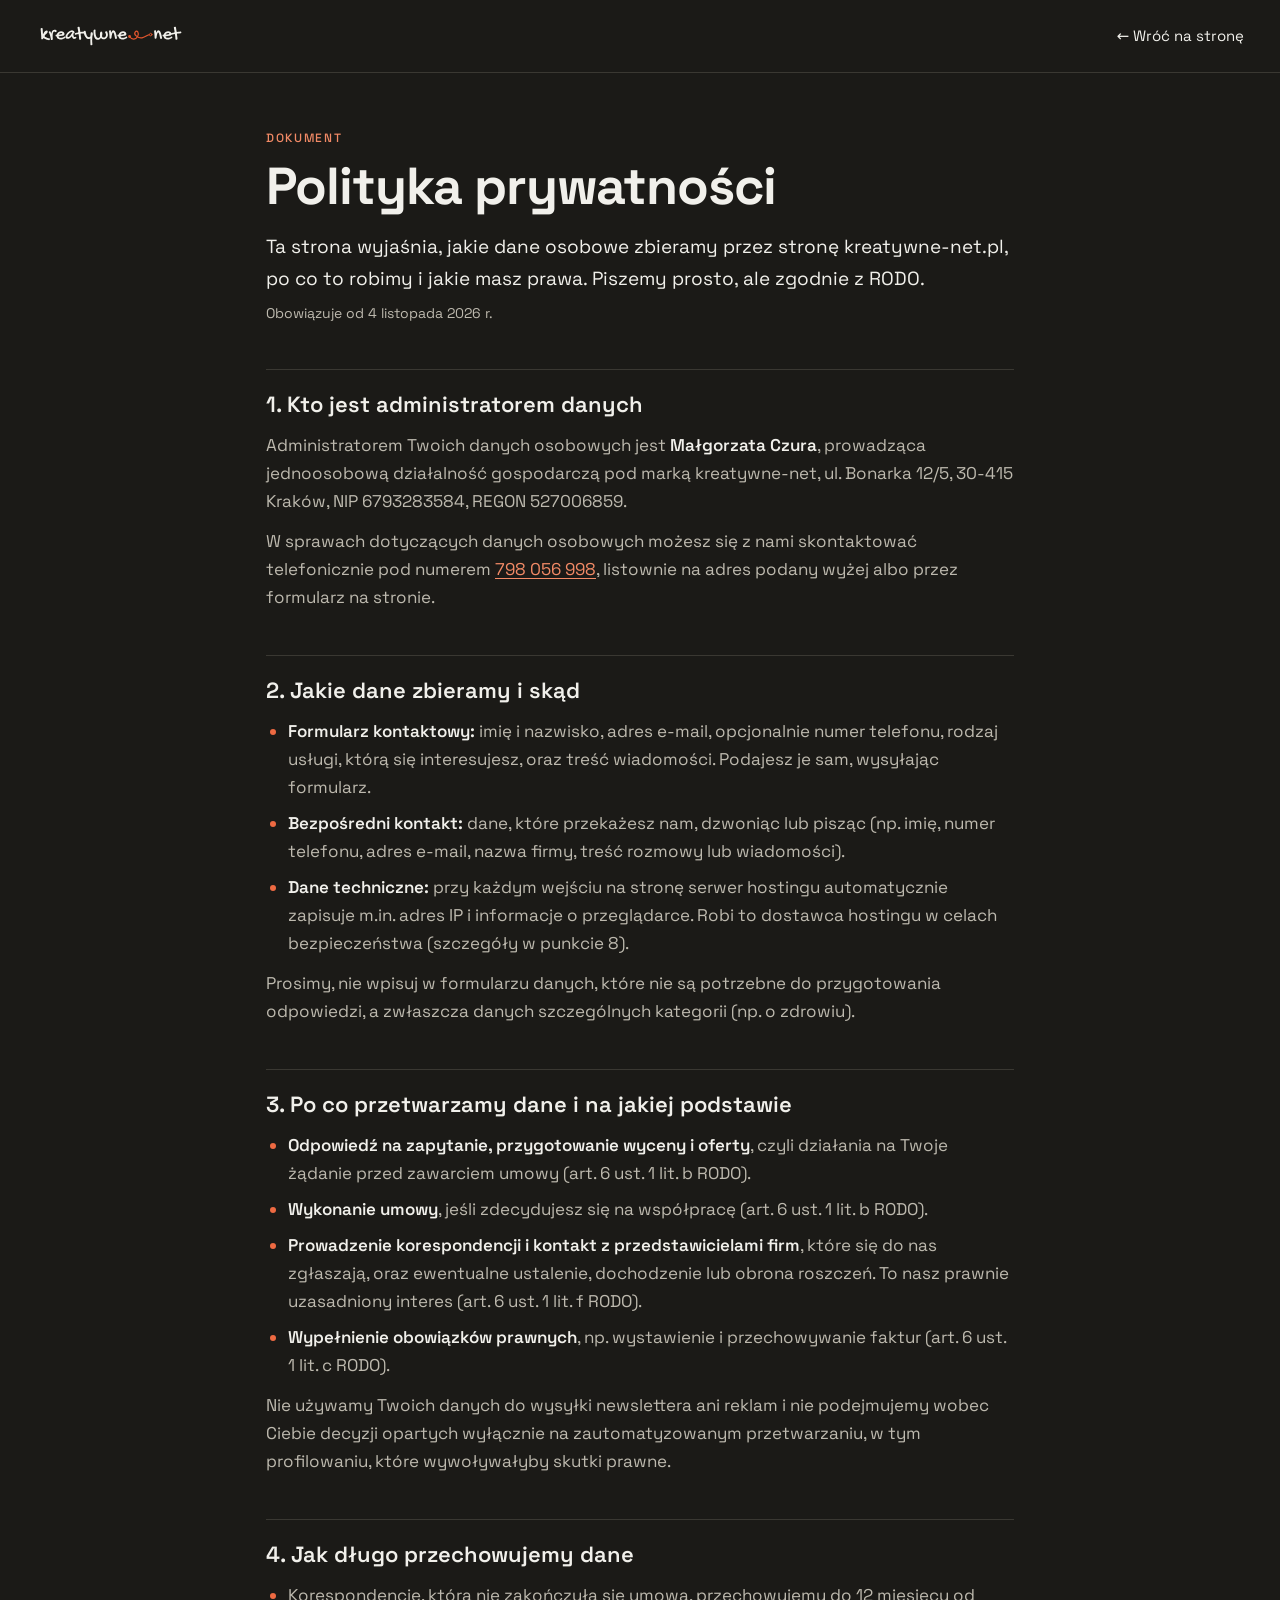
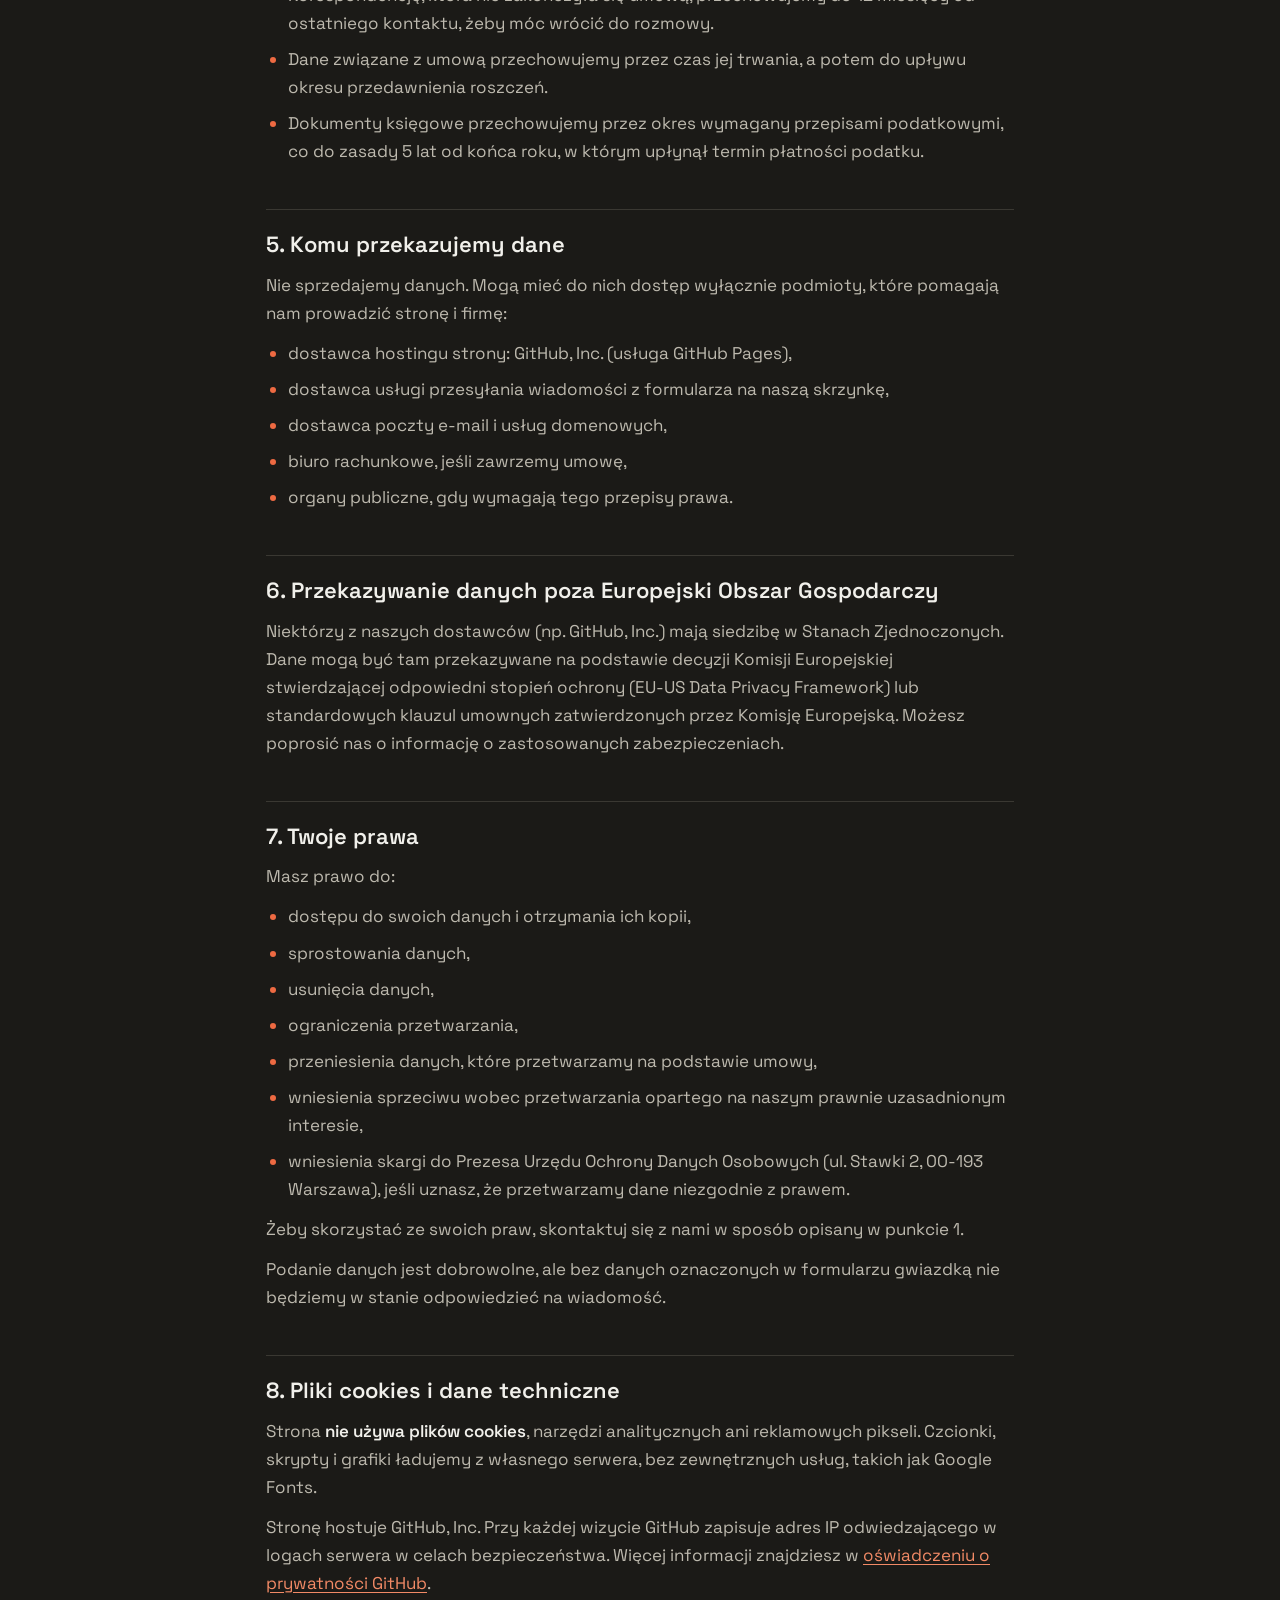
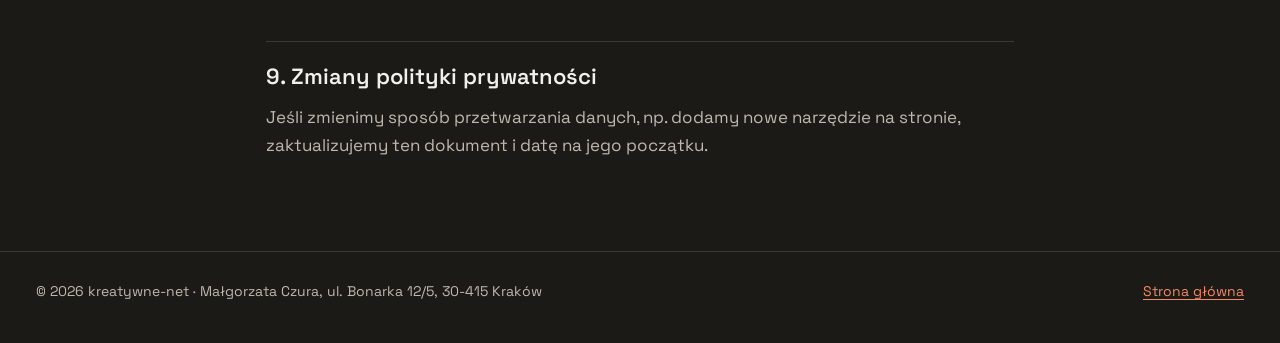
==== polityka-prywatnosci.html @ 58e2c30d "v 1.3" ====
<!doctype html>
<html lang="pl">
<head>
<meta charset="utf-8">
<meta name="viewport" content="width=device-width,initial-scale=1,viewport-fit=cover">
<title>Polityka prywatności | kreatywne-net</title>
<meta name="description" content="Polityka prywatności strony kreatywne-net.pl: kto jest administratorem danych, jakie dane zbieramy, po co i jakie masz prawa.">
<link rel="canonical" href="https://kreatywne-net.pl/polityka-prywatnosci.html">
<style>
@font-face{font-family:'Space Grotesk';font-style:normal;font-display:swap;font-weight:300 700;src:url([data-uri]) format('woff2');unicode-range:U+0100-02BA,U+02BD-02C5,U+02C7-02CC,U+02CE-02D7,U+02DD-02FF,U+0304,U+0308,U+0329,U+1D00-1DBF,U+1E00-1E9F,U+1EF2-1EFF,U+2020,U+20A0-20AB,U+20AD-20C0,U+2113,U+2C60-2C7F,U+A720-A7FF}
@font-face{font-family:'Space Grotesk';font-style:normal;font-display:swap;font-weight:300 700;src:url([data-uri]) format('woff2');unicode-range:U+0000-00FF,U+0131,U+0152-0153,U+02BB-02BC,U+02C6,U+02DA,U+02DC,U+0304,U+0308,U+0329,U+2000-206F,U+20AC,U+2122,U+2191,U+2193,U+2212,U+2215,U+FEFF,U+FFFD}
:root{--tlo:#1B1A17;--tlo-2:#26241F;--tekst:#F1F0EB;--tekst-2:#BDB9AE;--linia:#3A3832;--energia:#EE6A42;--energia-t:#F28A66;--blekit:#8EA2FF;color-scheme:dark}
*{box-sizing:border-box}html{background:var(--tlo)}
body{margin:0;background:var(--tlo);color:var(--tekst);font-family:"Space Grotesk",system-ui,-apple-system,"Segoe UI",sans-serif;font-size:17px;line-height:1.65;-webkit-font-smoothing:antialiased}
a{color:var(--energia-t);text-underline-offset:3px}a:hover{color:var(--tekst)}
:focus-visible{outline:2px solid var(--blekit);outline-offset:2px;border-radius:4px}
.wrap{max-width:780px;margin:0 auto;padding:0 max(16px,env(safe-area-inset-left,0px)) 0 max(16px,env(safe-area-inset-right,0px))}
.top{border-bottom:1px solid var(--linia)}.top .wrap{display:flex;align-items:center;justify-content:space-between;gap:16px;height:72px;max-width:1240px}
.top img{display:block;height:auto;max-width:150px}.back{color:var(--tekst);text-decoration:none;font-size:15px}.back:hover{color:var(--energia-t)}
.doc{padding-top:56px;padding-bottom:80px}
.etykieta{font-size:12px;letter-spacing:.14em;text-transform:uppercase;color:var(--energia-t);margin:0 0 10px;font-weight:500}
h1{font-size:clamp(34px,6vw,52px);line-height:1.05;letter-spacing:-.02em;margin:0 0 18px;font-weight:700}
.lead{font-size:19px;color:var(--tekst);margin:0 0 8px}.meta{color:var(--tekst-2);font-size:14px;margin:0 0 40px}
h2{font-size:22px;line-height:1.3;margin:44px 0 12px;font-weight:600;padding-top:20px;border-top:1px solid var(--linia)}
p{margin:0 0 12px;color:var(--tekst-2)}p strong,li strong{color:var(--tekst);font-weight:600}
ul{margin:0 0 12px;padding-left:22px;color:var(--tekst-2)}li{margin:0 0 8px}li::marker{color:var(--energia)}
.foot{border-top:1px solid var(--linia);padding:28px 0 40px;font-size:14px}.foot .wrap{display:flex;justify-content:space-between;gap:16px;flex-wrap:wrap;max-width:1240px}.foot p{margin:0}
</style>
</head>
<body>
<header class="top"><div class="wrap"><a href="./" aria-label="kreatywne-net, strona główna"><img src="img/brand/logo-ciemne-pomaranczowy-kabel.svg" alt="kreatywne-net" width="186" height="34"></a><a class="back" href="./">← Wróć na stronę</a></div></header>
<main class="wrap doc">
<p class="etykieta">Dokument</p>
<h1>Polityka prywatności</h1>
<p class="lead">Ta strona wyjaśnia, jakie dane osobowe zbieramy przez stronę kreatywne-net.pl, po co to robimy i jakie masz prawa. Piszemy prosto, ale zgodnie z RODO.</p>
<p class="meta">Obowiązuje od 4 listopada 2026 r.</p>

<h2>1. Kto jest administratorem danych</h2>
<p>Administratorem Twoich danych osobowych jest <strong>Małgorzata Czura</strong>, prowadząca jednoosobową działalność gospodarczą pod marką kreatywne-net, ul. Bonarka 12/5, <span style="white-space:nowrap">30-415</span> Kraków, NIP 6793283584, REGON 527006859.</p>
<p>W sprawach dotyczących danych osobowych możesz się z nami skontaktować telefonicznie pod numerem <a href="tel:+48798056998">798 056 998</a>, listownie na adres podany wyżej albo przez formularz na stronie.</p>

<h2>2. Jakie dane zbieramy i skąd</h2>
<ul>
<li><strong>Formularz kontaktowy:</strong> imię i nazwisko, adres e-mail, opcjonalnie numer telefonu, rodzaj usługi, którą się interesujesz, oraz treść wiadomości. Podajesz je sam, wysyłając formularz.</li>
<li><strong>Bezpośredni kontakt:</strong> dane, które przekażesz nam, dzwoniąc lub pisząc (np. imię, numer telefonu, adres e-mail, nazwa firmy, treść rozmowy lub wiadomości).</li>
<li><strong>Dane techniczne:</strong> przy każdym wejściu na stronę serwer hostingu automatycznie zapisuje m.in. adres IP i informacje o przeglądarce. Robi to dostawca hostingu w celach bezpieczeństwa (szczegóły w punkcie 8).</li>
</ul>
<p>Prosimy, nie wpisuj w formularzu danych, które nie są potrzebne do przygotowania odpowiedzi, a zwłaszcza danych szczególnych kategorii (np. o zdrowiu).</p>

<h2>3. Po co przetwarzamy dane i na jakiej podstawie</h2>
<ul>
<li><strong>Odpowiedź na zapytanie, przygotowanie wyceny i oferty</strong>, czyli działania na Twoje żądanie przed zawarciem umowy (art. 6 ust. 1 lit. b RODO).</li>
<li><strong>Wykonanie umowy</strong>, jeśli zdecydujesz się na współpracę (art. 6 ust. 1 lit. b RODO).</li>
<li><strong>Prowadzenie korespondencji i kontakt z przedstawicielami firm</strong>, które się do nas zgłaszają, oraz ewentualne ustalenie, dochodzenie lub obrona roszczeń. To nasz prawnie uzasadniony interes (art. 6 ust. 1 lit. f RODO).</li>
<li><strong>Wypełnienie obowiązków prawnych</strong>, np. wystawienie i przechowywanie faktur (art. 6 ust. 1 lit. c RODO).</li>
</ul>
<p>Nie używamy Twoich danych do wysyłki newslettera ani reklam i nie podejmujemy wobec Ciebie decyzji opartych wyłącznie na zautomatyzowanym przetwarzaniu, w tym profilowaniu, które wywoływałyby skutki prawne.</p>

<h2>4. Jak długo przechowujemy dane</h2>
<ul>
<li>Korespondencję, która nie zakończyła się umową, przechowujemy do 12 miesięcy od ostatniego kontaktu, żeby móc wrócić do rozmowy.</li>
<li>Dane związane z umową przechowujemy przez czas jej trwania, a potem do upływu okresu przedawnienia roszczeń.</li>
<li>Dokumenty księgowe przechowujemy przez okres wymagany przepisami podatkowymi, co do zasady 5 lat od końca roku, w którym upłynął termin płatności podatku.</li>
</ul>

<h2>5. Komu przekazujemy dane</h2>
<p>Nie sprzedajemy danych. Mogą mieć do nich dostęp wyłącznie podmioty, które pomagają nam prowadzić stronę i firmę:</p>
<ul>
<li>dostawca hostingu strony: GitHub, Inc. (usługa GitHub Pages),</li>
<li>dostawca usługi przesyłania wiadomości z formularza na naszą skrzynkę,</li>
<li>dostawca poczty e-mail i usług domenowych,</li>
<li>biuro rachunkowe, jeśli zawrzemy umowę,</li>
<li>organy publiczne, gdy wymagają tego przepisy prawa.</li>
</ul>

<h2>6. Przekazywanie danych poza Europejski Obszar Gospodarczy</h2>
<p>Niektórzy z naszych dostawców (np. GitHub, Inc.) mają siedzibę w Stanach Zjednoczonych. Dane mogą być tam przekazywane na podstawie decyzji Komisji Europejskiej stwierdzającej odpowiedni stopień ochrony (EU-US Data Privacy Framework) lub standardowych klauzul umownych zatwierdzonych przez Komisję Europejską. Możesz poprosić nas o informację o zastosowanych zabezpieczeniach.</p>

<h2>7. Twoje prawa</h2>
<p>Masz prawo do:</p>
<ul>
<li>dostępu do swoich danych i otrzymania ich kopii,</li>
<li>sprostowania danych,</li>
<li>usunięcia danych,</li>
<li>ograniczenia przetwarzania,</li>
<li>przeniesienia danych, które przetwarzamy na podstawie umowy,</li>
<li>wniesienia sprzeciwu wobec przetwarzania opartego na naszym prawnie uzasadnionym interesie,</li>
<li>wniesienia skargi do Prezesa Urzędu Ochrony Danych Osobowych (ul. Stawki 2, 00-193 Warszawa), jeśli uznasz, że przetwarzamy dane niezgodnie z prawem.</li>
</ul>
<p>Żeby skorzystać ze swoich praw, skontaktuj się z nami w sposób opisany w punkcie 1.</p>
<p>Podanie danych jest dobrowolne, ale bez danych oznaczonych w formularzu gwiazdką nie będziemy w stanie odpowiedzieć na wiadomość.</p>

<h2>8. Pliki cookies i dane techniczne</h2>
<p>Strona <strong>nie używa plików cookies</strong>, narzędzi analitycznych ani reklamowych pikseli. Czcionki, skrypty i grafiki ładujemy z własnego serwera, bez zewnętrznych usług, takich jak Google Fonts.</p>
<p>Stronę hostuje GitHub, Inc. Przy każdej wizycie GitHub zapisuje adres IP odwiedzającego w logach serwera w celach bezpieczeństwa. Więcej informacji znajdziesz w <a href="https://docs.github.com/pl/site-policy/privacy-policies/github-general-privacy-statement" rel="noopener">oświadczeniu o prywatności GitHub</a>.</p>

<h2>9. Zmiany polityki prywatności</h2>
<p>Jeśli zmienimy sposób przetwarzania danych, np. dodamy nowe narzędzie na stronie, zaktualizujemy ten dokument i datę na jego początku.</p>
</main>
<footer class="foot"><div class="wrap"><p>© 2026 kreatywne-net · Małgorzata Czura, ul. Bonarka 12/5, <span style="white-space:nowrap">30-415</span> Kraków</p><a href="./">Strona główna</a></div></footer>
</body>
</html>
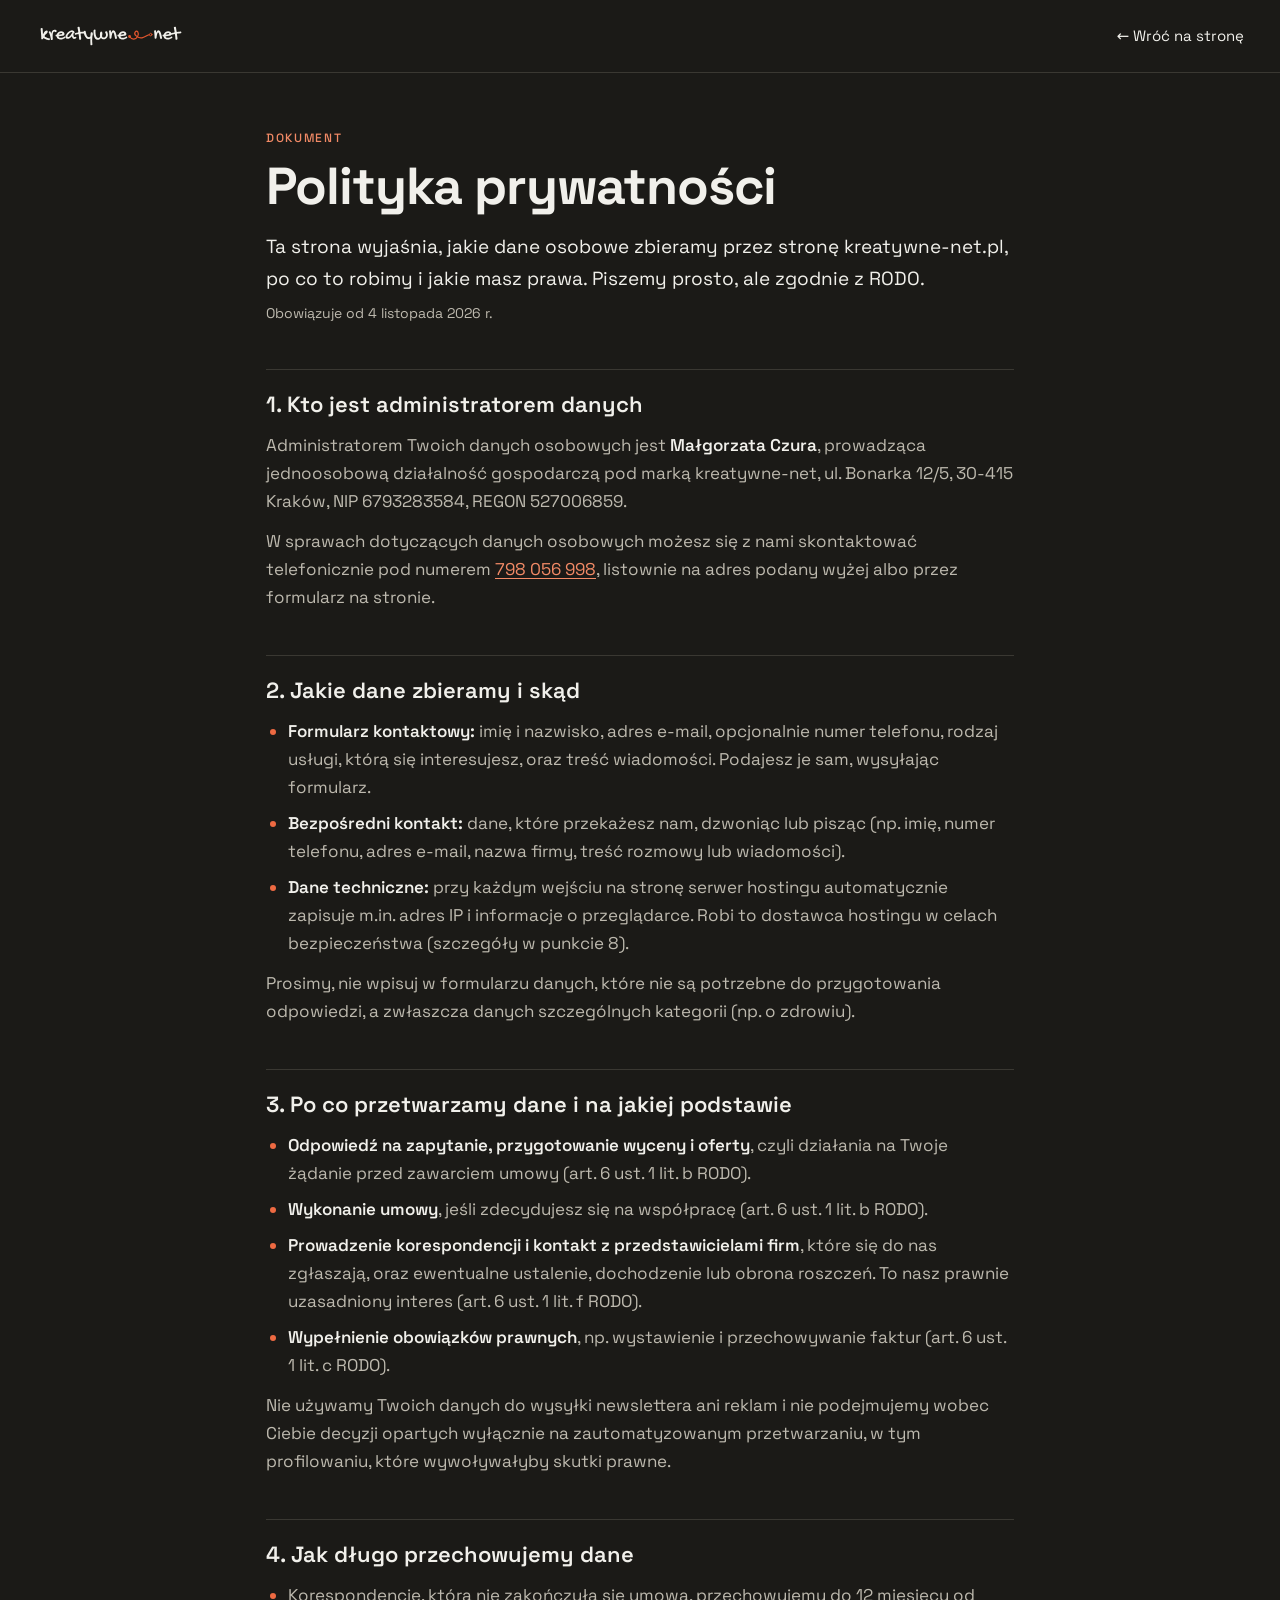
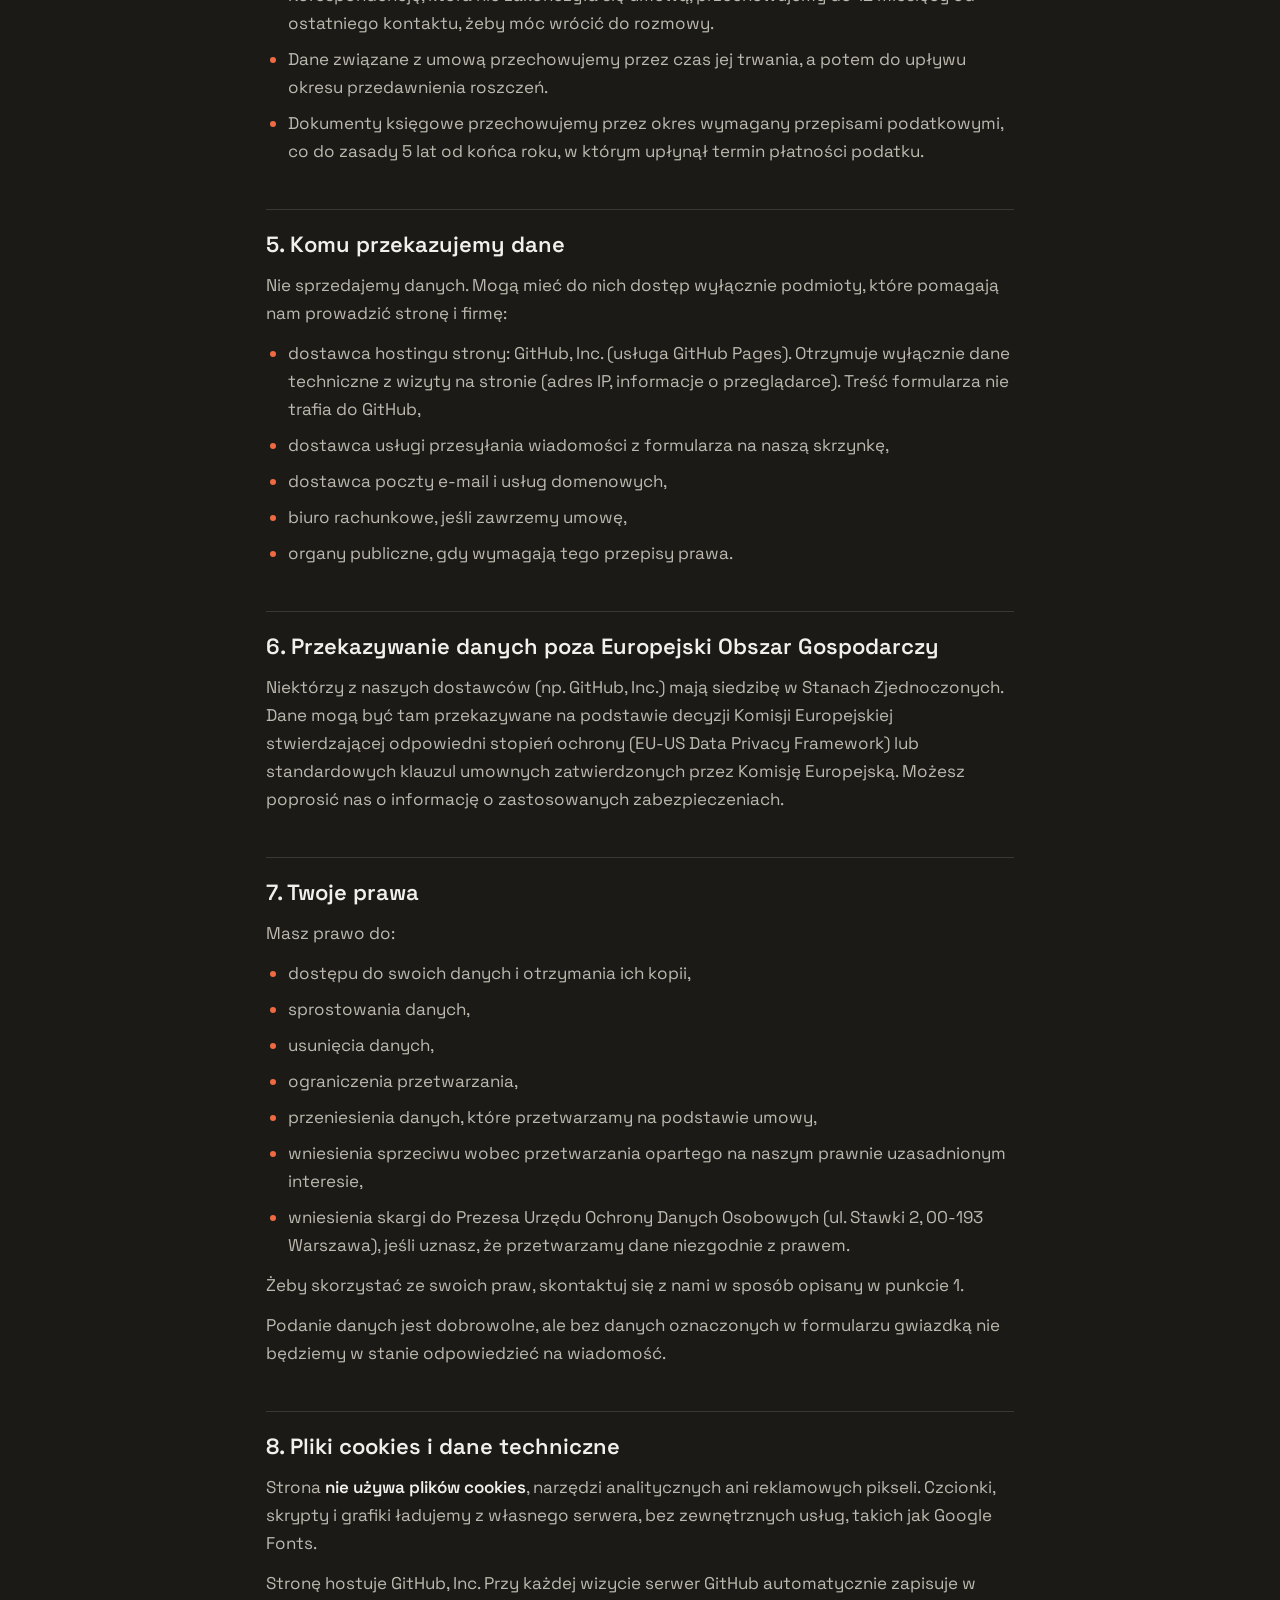
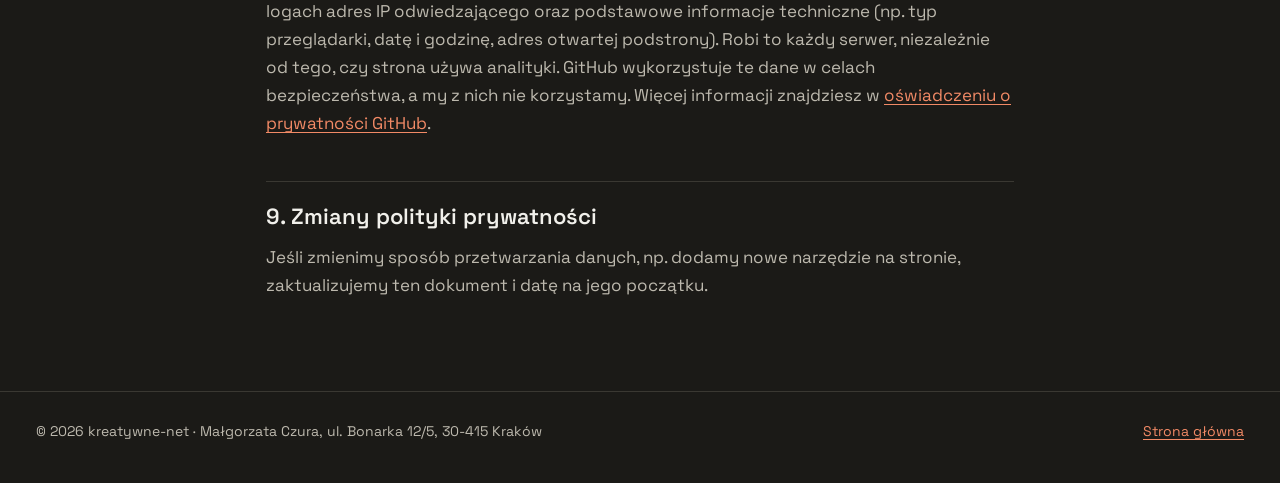
==== commit fb0f3c0f: "v1.4" ====
--- a/polityka-prywatnosci.html
+++ b/polityka-prywatnosci.html
@@ -66,7 +66,7 @@
 <h2>5. Komu przekazujemy dane</h2>
 <p>Nie sprzedajemy danych. Mogą mieć do nich dostęp wyłącznie podmioty, które pomagają nam prowadzić stronę i firmę:</p>
 <ul>
-<li>dostawca hostingu strony: GitHub, Inc. (usługa GitHub Pages),</li>
+<li>dostawca hostingu strony: GitHub, Inc. (usługa GitHub Pages). Otrzymuje wyłącznie dane techniczne z wizyty na stronie (adres IP, informacje o przeglądarce). Treść formularza nie trafia do GitHub,</li>
 <li>dostawca usługi przesyłania wiadomości z formularza na naszą skrzynkę,</li>
 <li>dostawca poczty e-mail i usług domenowych,</li>
 <li>biuro rachunkowe, jeśli zawrzemy umowę,</li>
@@ -92,7 +92,7 @@
 
 <h2>8. Pliki cookies i dane techniczne</h2>
 <p>Strona <strong>nie używa plików cookies</strong>, narzędzi analitycznych ani reklamowych pikseli. Czcionki, skrypty i grafiki ładujemy z własnego serwera, bez zewnętrznych usług, takich jak Google Fonts.</p>
-<p>Stronę hostuje GitHub, Inc. Przy każdej wizycie GitHub zapisuje adres IP odwiedzającego w logach serwera w celach bezpieczeństwa. Więcej informacji znajdziesz w <a href="https://docs.github.com/pl/site-policy/privacy-policies/github-general-privacy-statement" rel="noopener">oświadczeniu o prywatności GitHub</a>.</p>
+<p>Stronę hostuje GitHub, Inc. Przy każdej wizycie serwer GitHub automatycznie zapisuje w logach adres IP odwiedzającego oraz podstawowe informacje techniczne (np. typ przeglądarki, datę i godzinę, adres otwartej podstrony). Robi to każdy serwer, niezależnie od tego, czy strona używa analityki. GitHub wykorzystuje te dane w celach bezpieczeństwa, a my z nich nie korzystamy. Więcej informacji znajdziesz w <a href="https://docs.github.com/pl/site-policy/privacy-policies/github-general-privacy-statement" rel="noopener">oświadczeniu o prywatności GitHub</a>.</p>
 
 <h2>9. Zmiany polityki prywatności</h2>
 <p>Jeśli zmienimy sposób przetwarzania danych, np. dodamy nowe narzędzie na stronie, zaktualizujemy ten dokument i datę na jego początku.</p>
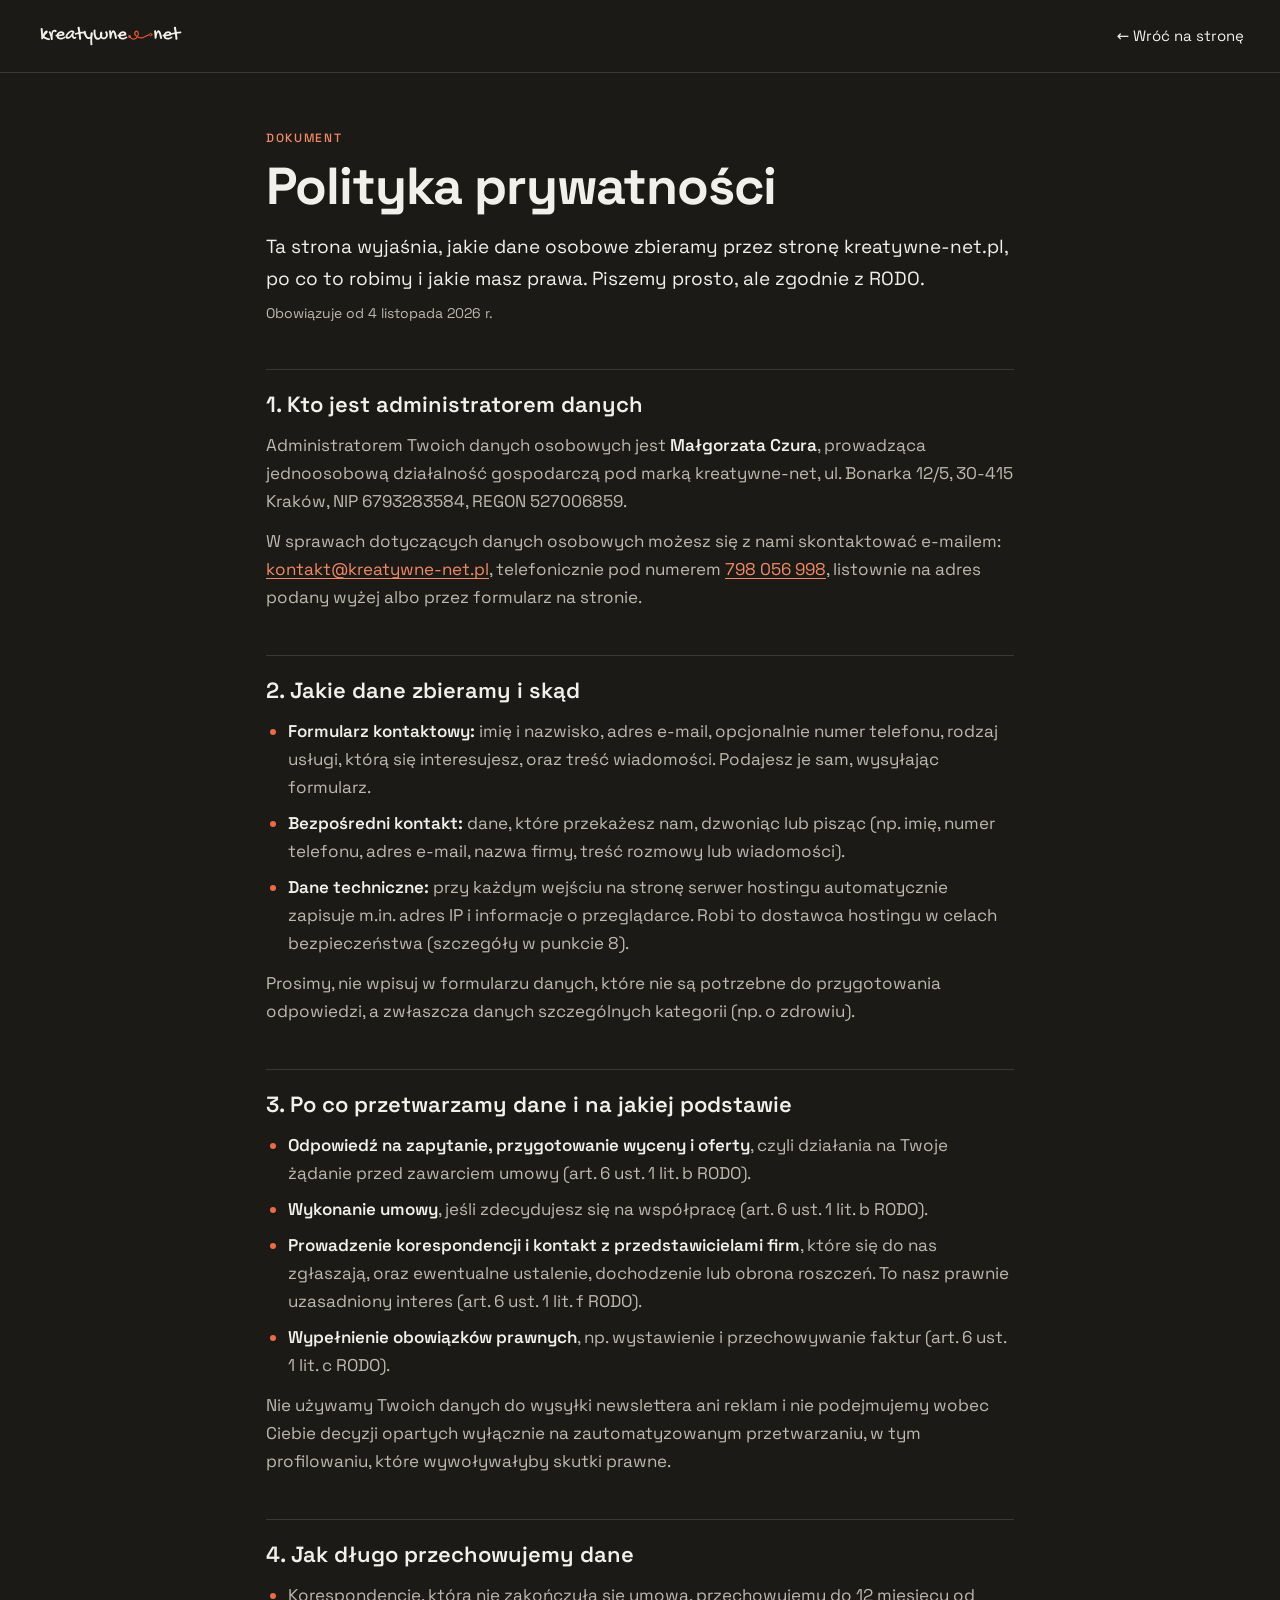
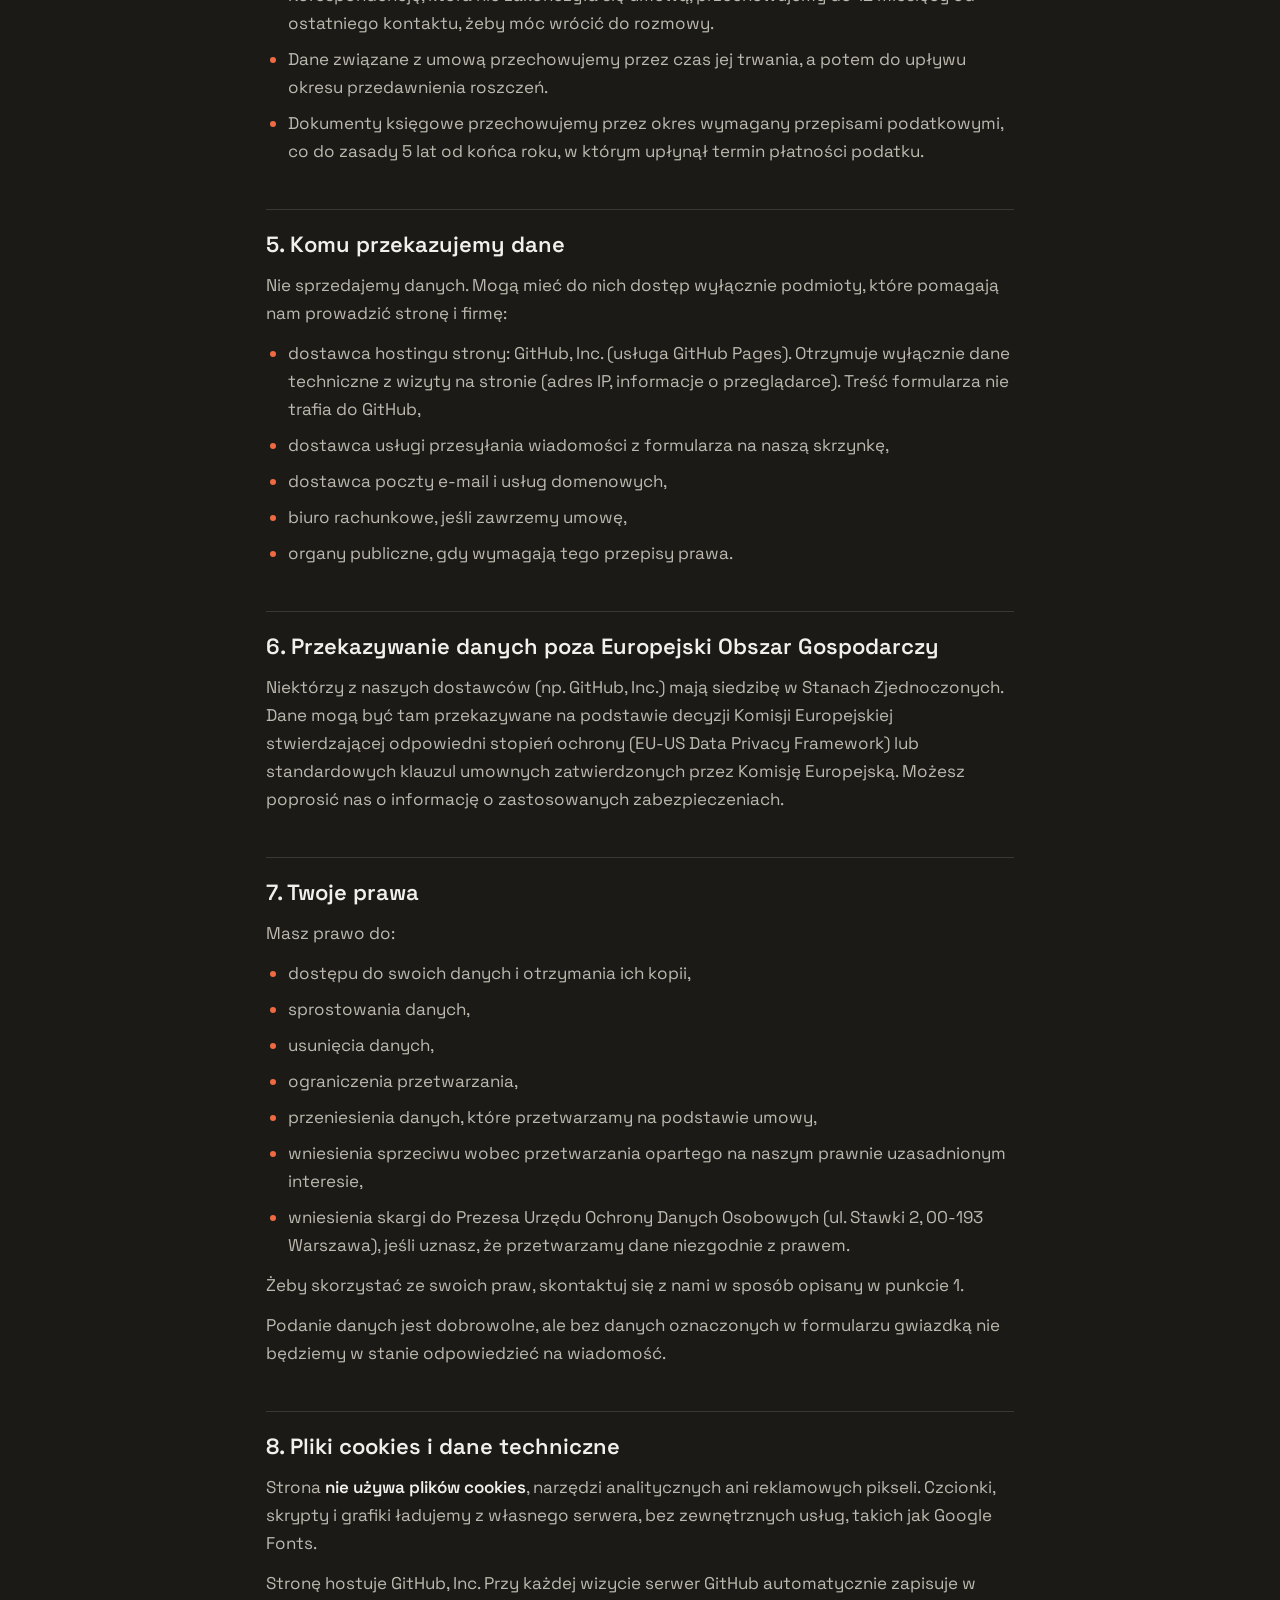
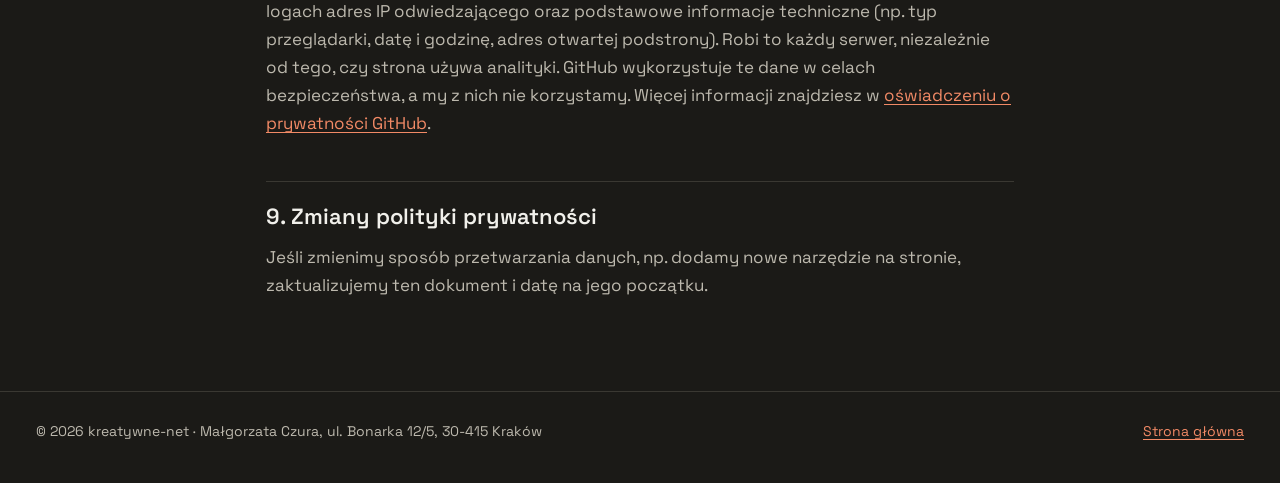
==== commit 8cf28887: "v2.01" ====
--- a/polityka-prywatnosci.html
+++ b/polityka-prywatnosci.html
@@ -37,7 +37,7 @@
 
 <h2>1. Kto jest administratorem danych</h2>
 <p>Administratorem Twoich danych osobowych jest <strong>Małgorzata Czura</strong>, prowadząca jednoosobową działalność gospodarczą pod marką kreatywne-net, ul. Bonarka 12/5, <span style="white-space:nowrap">30-415</span> Kraków, NIP 6793283584, REGON 527006859.</p>
-<p>W sprawach dotyczących danych osobowych możesz się z nami skontaktować telefonicznie pod numerem <a href="tel:+48798056998">798 056 998</a>, listownie na adres podany wyżej albo przez formularz na stronie.</p>
+<p>W sprawach dotyczących danych osobowych możesz się z nami skontaktować e-mailem: <a href="mailto:kontakt@kreatywne-net.pl">kontakt@kreatywne-net.pl</a>, telefonicznie pod numerem <a href="tel:+48798056998">798 056 998</a>, listownie na adres podany wyżej albo przez formularz na stronie.</p>
 
 <h2>2. Jakie dane zbieramy i skąd</h2>
 <ul>
